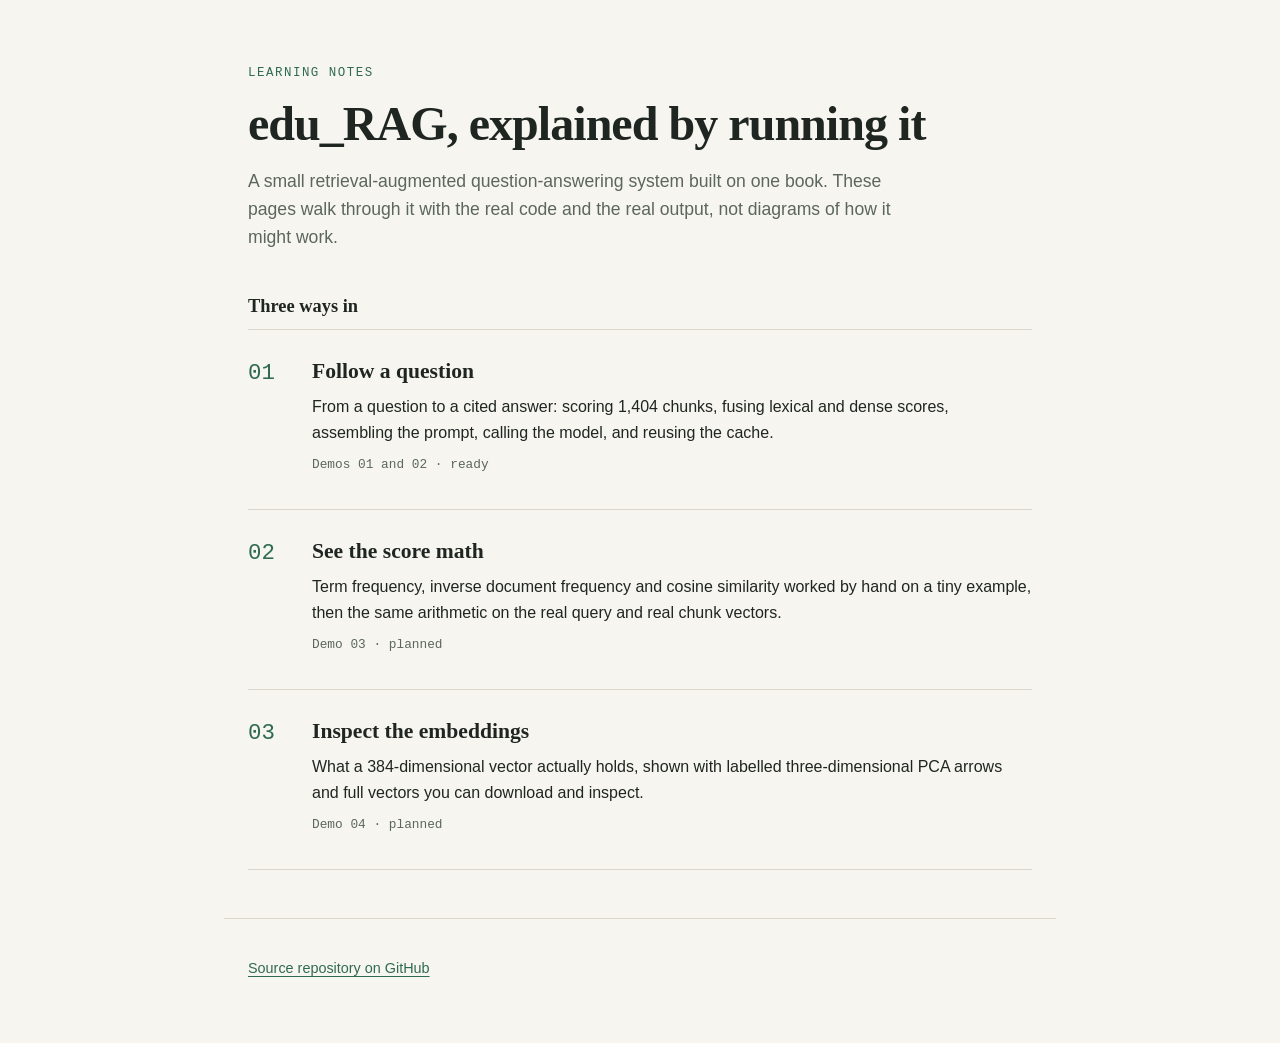
==== site/index.html @ 3936e358 "Add generated site skeleton and builder" ====
<!DOCTYPE html>
<html lang="en">
<head>
  <meta charset="utf-8">
  <meta name="viewport" content="width=device-width, initial-scale=1">
  <title>edu_RAG — learning site</title>
  <link rel="stylesheet" href="style.css">
</head>
<body>
  <header class="masthead">
    <p class="eyebrow">Learning notes</p>
    <h1>edu_RAG, explained by running it</h1>
    <p class="lede">A small retrieval-augmented question-answering system built on one book. These pages walk through it with the real code and the real output, not diagrams of how it might work.</p>
  </header>

  <main>
    <h2 class="section-title">Three ways in</h2>
    <ol class="modules">
      <li class="module">
        <span class="module-number" aria-hidden="true">01</span>
        <div class="module-body">
          <h3>Follow a question</h3>
          <p>From a question to a cited answer: scoring 1,404 chunks, fusing lexical and dense scores, assembling the prompt, calling the model, and reusing the cache.</p>
          <p class="module-meta">Demos 01 and 02 · ready</p>
        </div>
      </li>
      <li class="module">
        <span class="module-number" aria-hidden="true">02</span>
        <div class="module-body">
          <h3>See the score math</h3>
          <p>Term frequency, inverse document frequency and cosine similarity worked by hand on a tiny example, then the same arithmetic on the real query and real chunk vectors.</p>
          <p class="module-meta">Demo 03 · planned</p>
        </div>
      </li>
      <li class="module">
        <span class="module-number" aria-hidden="true">03</span>
        <div class="module-body">
          <h3>Inspect the embeddings</h3>
          <p>What a 384-dimensional vector actually holds, shown with labelled three-dimensional PCA arrows and full vectors you can download and inspect.</p>
          <p class="module-meta">Demo 04 · planned</p>
        </div>
      </li>
    </ol>
  </main>

  <footer class="footer">
    <p><a href="https://github.com/Santhust/edu_RAG">Source repository on GitHub</a></p>
  </footer>
</body>
</html>
---- site/style.css ----
:root {
  --bg: #f7f5f0;
  --ink: #1f2621;
  --muted: #5b665d;
  --line: #d8d5ca;
  --panel: #eeece4;
  --accent: #2f6b4f;
  --serif: "Iowan Old Style", "Palatino Linotype", Georgia, serif;
  --sans: -apple-system, BlinkMacSystemFont, "Segoe UI", sans-serif;
  --mono: "SFMono-Regular", Consolas, "Liberation Mono", monospace;
}

* { box-sizing: border-box; }

body {
  margin: 0;
  background: var(--bg);
  color: var(--ink);
  font-family: var(--sans);
  font-size: 1rem;
  line-height: 1.6;
  text-wrap: pretty;
}

.masthead, main, .footer {
  max-width: 52rem;
  margin: 0 auto;
  padding: 0 1.5rem;
}

.masthead { padding-top: 4rem; padding-bottom: 2.5rem; }

.eyebrow {
  margin: 0 0 0.75rem;
  font-family: var(--mono);
  font-size: 0.78rem;
  letter-spacing: 0.12em;
  text-transform: uppercase;
  color: var(--accent);
}

h1 {
  margin: 0 0 1rem;
  font-family: var(--serif);
  font-weight: 600;
  font-size: clamp(2rem, 5vw, 3rem);
  line-height: 1.15;
  letter-spacing: -0.02em;
}

.lede {
  margin: 0;
  max-width: 42rem;
  font-size: 1.1rem;
  color: var(--muted);
}

.section-title {
  margin: 0 0 0.5rem;
  font-family: var(--serif);
  font-size: 1.15rem;
  font-weight: 600;
}

.modules { list-style: none; margin: 0; padding: 0; }

.module {
  display: grid;
  grid-template-columns: 3rem 1fr;
  gap: 1rem;
  padding: 1.5rem 0;
  border-top: 1px solid var(--line);
}
.module:last-child { border-bottom: 1px solid var(--line); }

.module-number {
  font-family: var(--mono);
  font-size: 1.4rem;
  color: var(--accent);
  padding-top: 0.15rem;
}

.module-body h3 {
  margin: 0 0 0.35rem;
  font-family: var(--serif);
  font-size: 1.35rem;
  font-weight: 600;
}
.module-body p { margin: 0 0 0.6rem; }
.module-meta {
  font-family: var(--mono);
  font-size: 0.8rem;
  color: var(--muted);
}

a { color: var(--accent); text-underline-offset: 0.18em; }
a:hover { text-decoration-thickness: 2px; }
a:focus-visible { outline: 2px solid var(--accent); outline-offset: 3px; }

.footer {
  margin-top: 3rem;
  padding-top: 1.5rem;
  padding-bottom: 3rem;
  border-top: 1px solid var(--line);
  color: var(--muted);
  font-size: 0.9rem;
}

pre {
  background: var(--panel);
  border: 1px solid var(--line);
  border-radius: 4px;
  padding: 1rem;
  overflow-x: auto;
  font-family: var(--mono);
  font-size: 0.85rem;
  line-height: 1.5;
}

@media (max-width: 40rem) {
  .masthead { padding-top: 2.5rem; }
  .module { grid-template-columns: 1fr; gap: 0.35rem; }
}
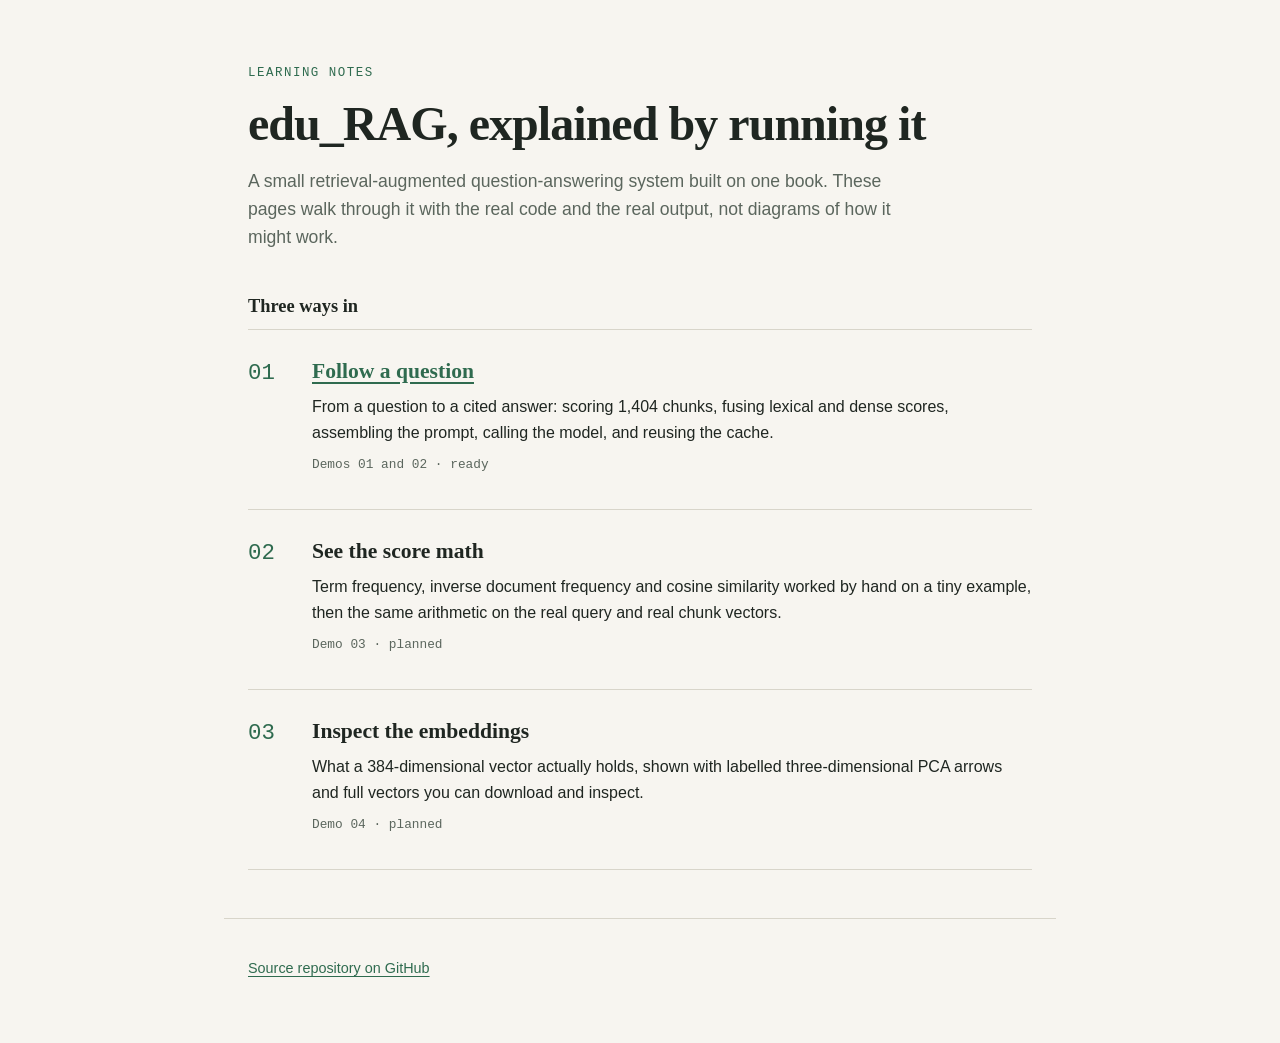
==== commit 0f8d1198: "Add module 1 page with worked example and demos" ====
--- a/site/index.html
+++ b/site/index.html
@@ -19,7 +19,7 @@
       <li class="module">
         <span class="module-number" aria-hidden="true">01</span>
         <div class="module-body">
-          <h3>Follow a question</h3>
+          <h3><a href="01-flow.html">Follow a question</a></h3>
           <p>From a question to a cited answer: scoring 1,404 chunks, fusing lexical and dense scores, assembling the prompt, calling the model, and reusing the cache.</p>
           <p class="module-meta">Demos 01 and 02 · ready</p>
         </div>
--- a/site/style.css
+++ b/site/style.css
@@ -117,6 +117,71 @@
   line-height: 1.5;
 }
 
+.worked-example {
+  margin-bottom: 3rem;
+  padding-bottom: 2rem;
+  border-bottom: 2px solid var(--line);
+}
+.worked-example h2 { margin-top: 0; }
+.table-wrap { overflow-x: auto; margin: 1rem 0; }
+.score-table {
+  border-collapse: collapse;
+  width: 100%;
+  min-width: 34rem;
+  font-size: 0.9rem;
+}
+.score-table th, .score-table td {
+  text-align: left;
+  padding: 0.45rem 0.6rem;
+  border-bottom: 1px solid var(--line);
+}
+.score-table th {
+  font-family: var(--mono);
+  font-size: 0.75rem;
+  font-weight: 600;
+  letter-spacing: 0.06em;
+  text-transform: uppercase;
+  color: var(--muted);
+}
+.score-table td { font-family: var(--mono); }
+blockquote {
+  margin: 1rem 0;
+  font-family: var(--serif);
+  font-size: 1.08rem;
+  font-style: italic;
+}
+
+.stages, .observations { margin: 0 0 2rem; padding-left: 1.5rem; }
+.stages li, .observations li { margin-bottom: 0.9rem; }
+.stages strong { font-weight: 600; }
+
+code {
+  font-family: var(--mono);
+  font-size: 0.9em;
+  background: var(--panel);
+  padding: 0.1em 0.3em;
+  border-radius: 3px;
+}
+
+.demo { margin: 2.5rem 0 3rem; }
+.demo > h2 {
+  margin: 0 0 1rem;
+  font-family: var(--mono);
+  font-size: 1rem;
+  font-weight: 600;
+  color: var(--accent);
+}
+.demo h3 {
+  margin: 1.5rem 0 0.5rem;
+  font-size: 0.78rem;
+  font-family: var(--mono);
+  font-weight: 600;
+  letter-spacing: 0.1em;
+  text-transform: uppercase;
+  color: var(--muted);
+}
+.demo-links { font-size: 0.85rem; color: var(--muted); }
+
 @media (max-width: 40rem) {
   .masthead { padding-top: 2.5rem; }
   .module { grid-template-columns: 1fr; gap: 0.35rem; }
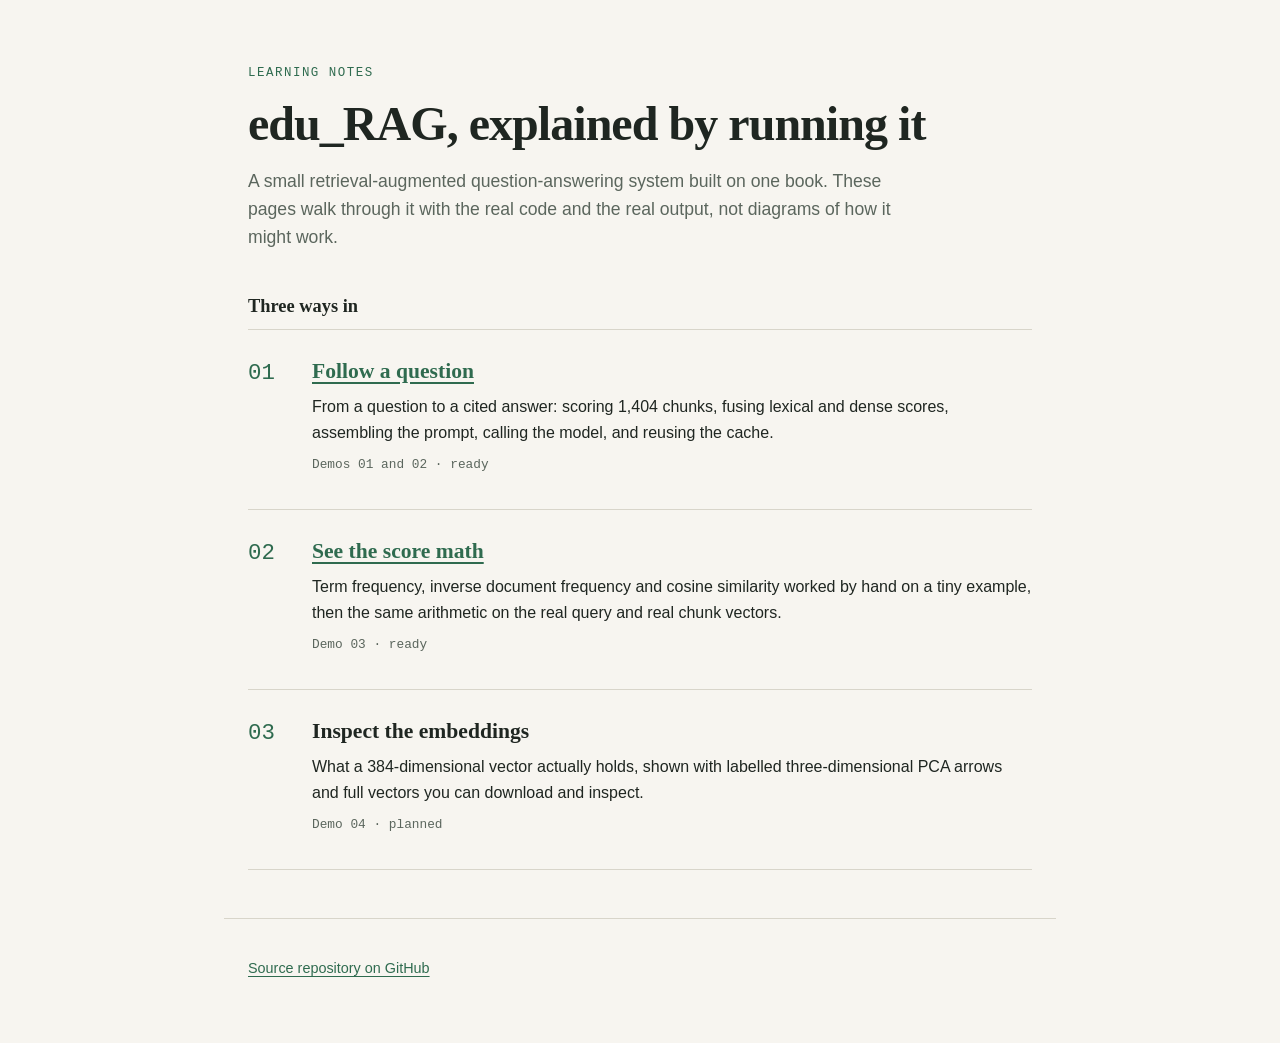
==== commit 55a7fb36: "Add module 2 score math page" ====
--- a/site/index.html
+++ b/site/index.html
@@ -27,9 +27,9 @@
       <li class="module">
         <span class="module-number" aria-hidden="true">02</span>
         <div class="module-body">
-          <h3>See the score math</h3>
+          <h3><a href="02-math.html">See the score math</a></h3>
           <p>Term frequency, inverse document frequency and cosine similarity worked by hand on a tiny example, then the same arithmetic on the real query and real chunk vectors.</p>
-          <p class="module-meta">Demo 03 · planned</p>
+          <p class="module-meta">Demo 03 · ready</p>
         </div>
       </li>
       <li class="module">
--- a/site/style.css
+++ b/site/style.css
@@ -117,39 +117,32 @@
   line-height: 1.5;
 }
 
-.worked-example {
-  margin-bottom: 3rem;
-  padding-bottom: 2rem;
-  border-bottom: 2px solid var(--line);
+.qa { margin: 3rem 0; }
+.qa summary { line-height: 1.5; }
+.qa .trace-step { padding: 0.35rem 0; }
+
+.demo-source { margin: 0 0 1.25rem; }
+.demo-source summary, .trace-step summary {
+  cursor: pointer;
+  padding: 0.5rem 0;
+  font-family: var(--mono);
+  font-size: 0.85rem;
+  color: var(--accent);
 }
-.worked-example h2 { margin-top: 0; }
-.table-wrap { overflow-x: auto; margin: 1rem 0; }
-.score-table {
-  border-collapse: collapse;
-  width: 100%;
-  min-width: 34rem;
-  font-size: 0.9rem;
+.demo-source summary:hover, .trace-step summary:hover { text-decoration: underline; }
+.demo-source summary:focus-visible, .trace-step summary:focus-visible {
+  outline: 2px solid var(--accent);
+  outline-offset: 3px;
 }
-.score-table th, .score-table td {
-  text-align: left;
-  padding: 0.45rem 0.6rem;
-  border-bottom: 1px solid var(--line);
-}
-.score-table th {
-  font-family: var(--mono);
-  font-size: 0.75rem;
-  font-weight: 600;
-  letter-spacing: 0.06em;
-  text-transform: uppercase;
-  color: var(--muted);
-}
-.score-table td { font-family: var(--mono); }
-blockquote {
-  margin: 1rem 0;
-  font-family: var(--serif);
-  font-size: 1.08rem;
-  font-style: italic;
-}
+pre code .tok-keyword { color: #8b3a62; font-weight: 600; }
+pre code .tok-string { color: #6b4e00; }
+pre code .tok-comment { color: #616b62; font-style: italic; }
+pre code .tok-number { color: #a24a2b; }
+pre code .tok-builtin { color: #285f8a; }
+pre code .tok-def { color: #6b3fa0; font-weight: 600; }
+
+.trace-step { border-bottom: 1px solid var(--line); }
+.trace-step pre { margin: 0.25rem 0 1rem; }
 
 .stages, .observations { margin: 0 0 2rem; padding-left: 1.5rem; }
 .stages li, .observations li { margin-bottom: 0.9rem; }
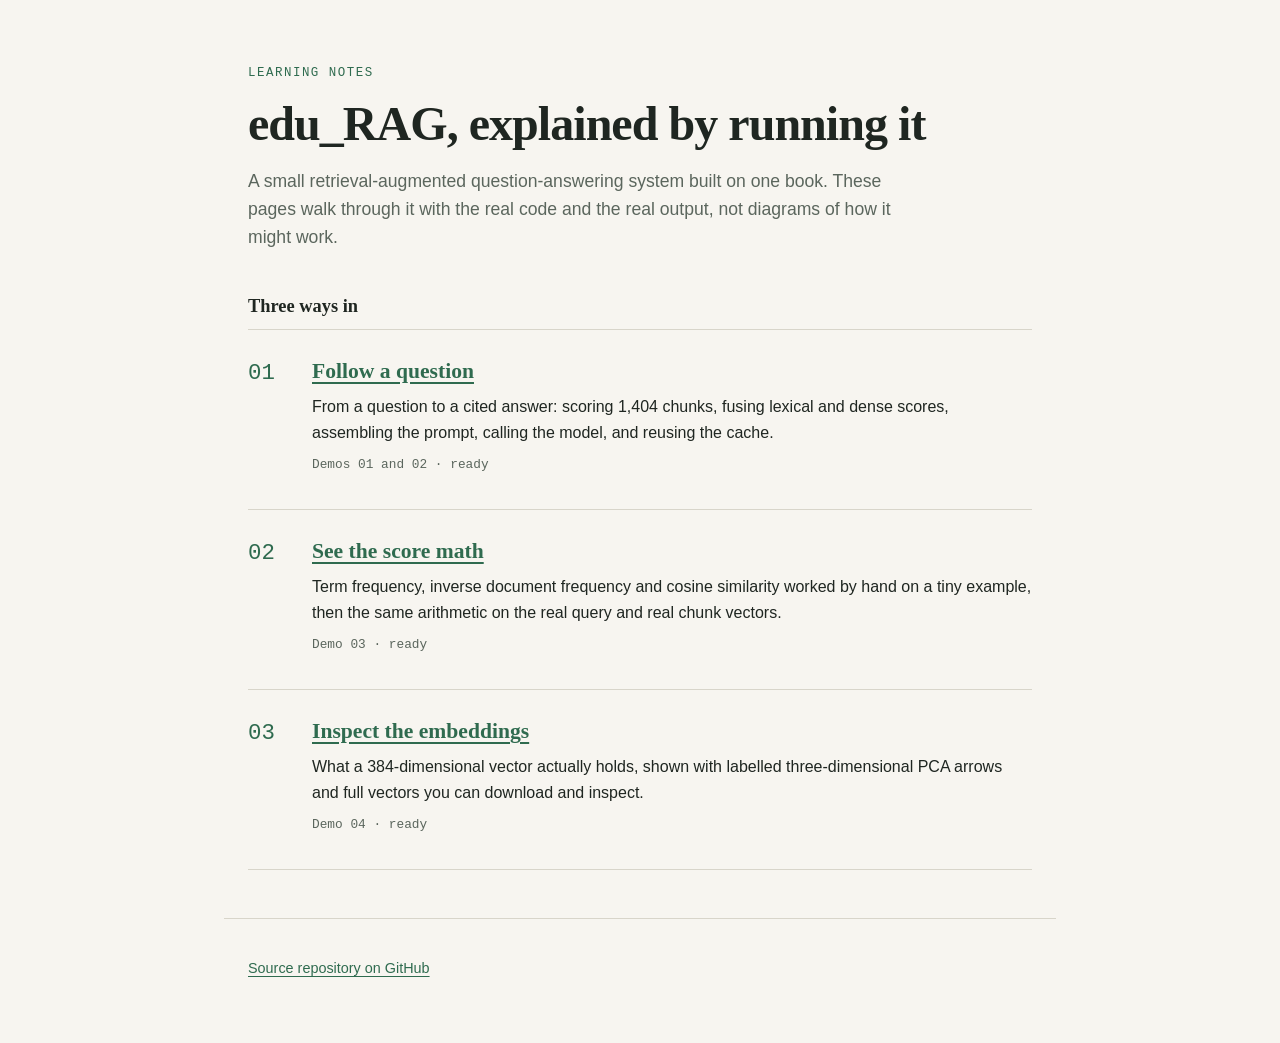
==== commit f17bc12b: "Add module 3 embeddings page and clarify PC3 axis" ====
--- a/site/index.html
+++ b/site/index.html
@@ -35,9 +35,9 @@
       <li class="module">
         <span class="module-number" aria-hidden="true">03</span>
         <div class="module-body">
-          <h3>Inspect the embeddings</h3>
+          <h3><a href="03-embeddings.html">Inspect the embeddings</a></h3>
           <p>What a 384-dimensional vector actually holds, shown with labelled three-dimensional PCA arrows and full vectors you can download and inspect.</p>
-          <p class="module-meta">Demo 04 · planned</p>
+          <p class="module-meta">Demo 04 · ready</p>
         </div>
       </li>
     </ol>
--- a/site/style.css
+++ b/site/style.css
@@ -121,6 +121,16 @@
 .qa summary { line-height: 1.5; }
 .qa .trace-step { padding: 0.35rem 0; }
 
+figure { margin: 2rem 0; }
+figure img {
+  display: block;
+  max-width: 100%;
+  height: auto;
+  border: 1px solid var(--line);
+  border-radius: 4px;
+}
+figcaption { margin-top: 0.5rem; font-size: 0.85rem; color: var(--muted); }
+
 .demo-source { margin: 0 0 1.25rem; }
 .demo-source summary, .trace-step summary {
   cursor: pointer;
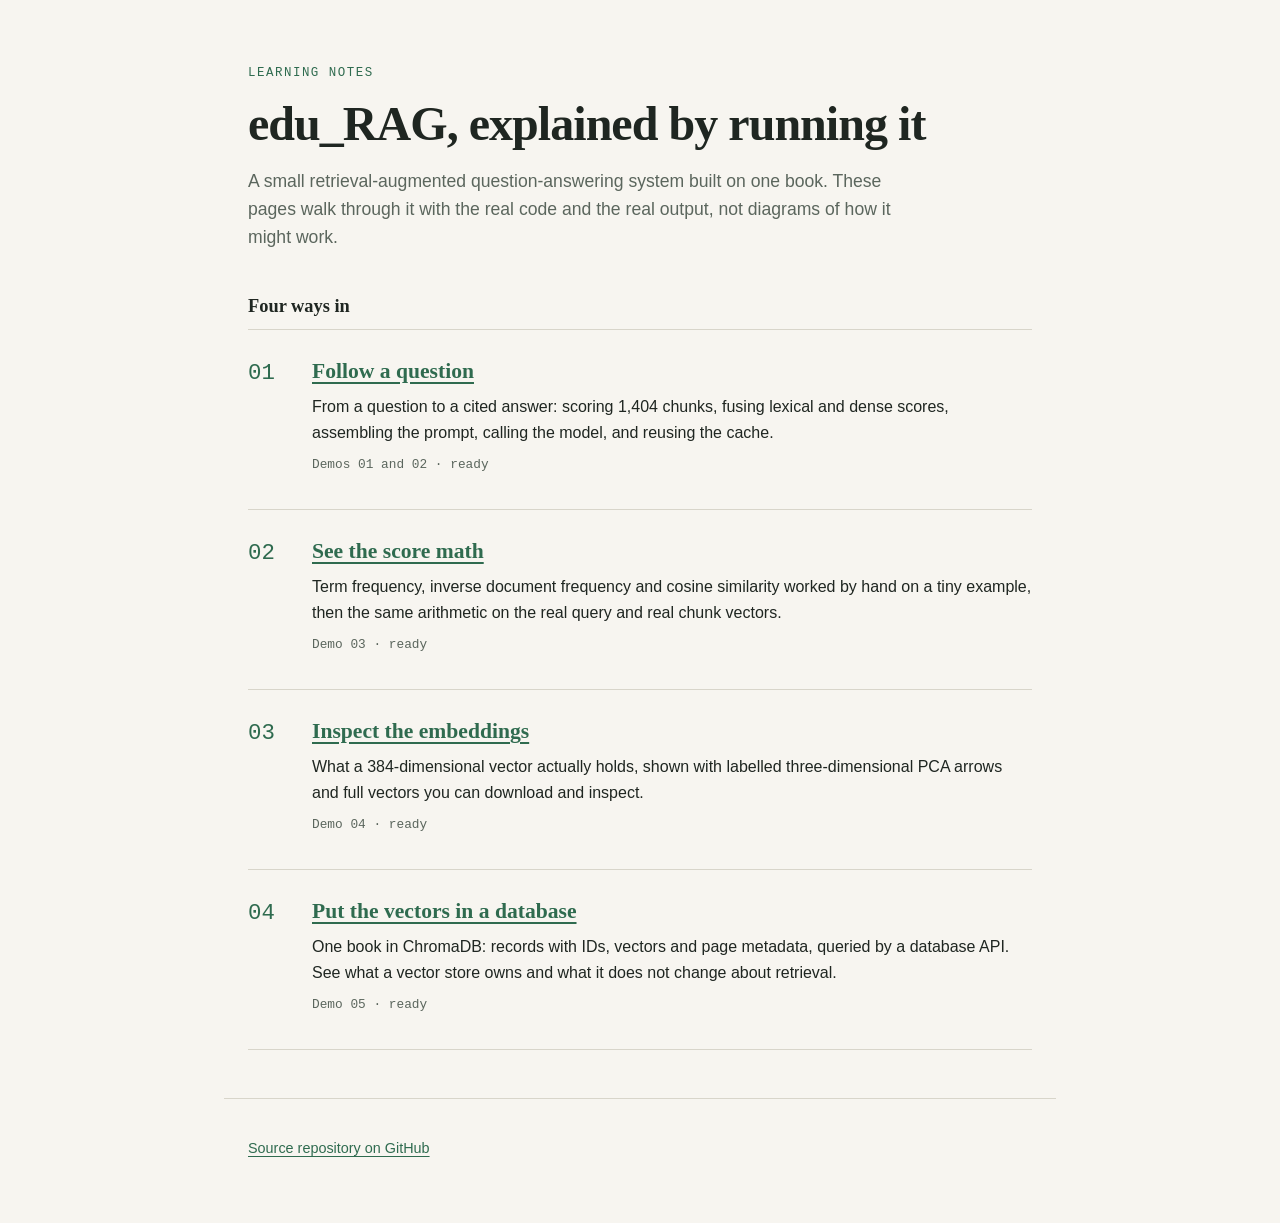
==== commit 650722e2: "Add module 4 vector store page" ====
--- a/site/index.html
+++ b/site/index.html
@@ -14,7 +14,7 @@
   </header>
 
   <main>
-    <h2 class="section-title">Three ways in</h2>
+    <h2 class="section-title">Four ways in</h2>
     <ol class="modules">
       <li class="module">
         <span class="module-number" aria-hidden="true">01</span>
@@ -40,6 +40,14 @@
           <p class="module-meta">Demo 04 · ready</p>
         </div>
       </li>
+      <li class="module">
+        <span class="module-number" aria-hidden="true">04</span>
+        <div class="module-body">
+          <h3><a href="04-vector-store.html">Put the vectors in a database</a></h3>
+          <p>One book in ChromaDB: records with IDs, vectors and page metadata, queried by a database API. See what a vector store owns and what it does not change about retrieval.</p>
+          <p class="module-meta">Demo 05 · ready</p>
+        </div>
+      </li>
     </ol>
   </main>
 
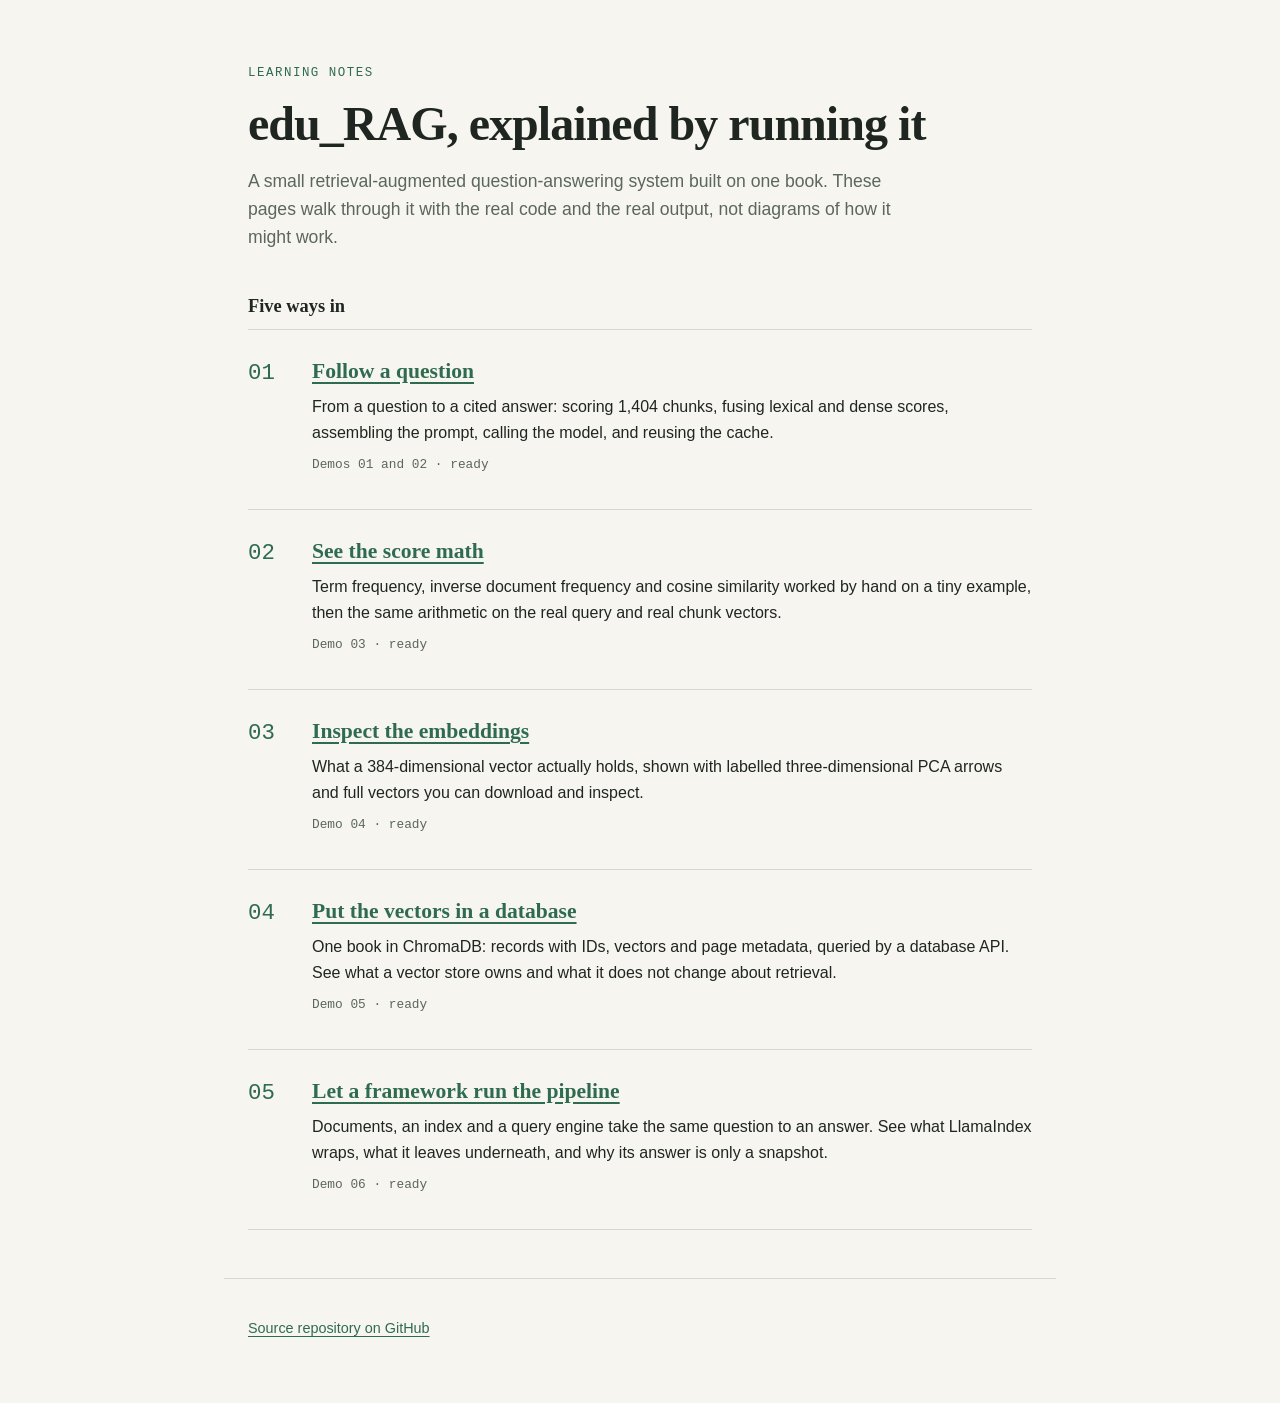
==== commit a19eb804: "Add module 5 LlamaIndex page" ====
--- a/site/index.html
+++ b/site/index.html
@@ -14,7 +14,7 @@
   </header>
 
   <main>
-    <h2 class="section-title">Four ways in</h2>
+    <h2 class="section-title">Five ways in</h2>
     <ol class="modules">
       <li class="module">
         <span class="module-number" aria-hidden="true">01</span>
@@ -48,6 +48,14 @@
           <p class="module-meta">Demo 05 · ready</p>
         </div>
       </li>
+      <li class="module">
+        <span class="module-number" aria-hidden="true">05</span>
+        <div class="module-body">
+          <h3><a href="05-llamaindex.html">Let a framework run the pipeline</a></h3>
+          <p>Documents, an index and a query engine take the same question to an answer. See what LlamaIndex wraps, what it leaves underneath, and why its answer is only a snapshot.</p>
+          <p class="module-meta">Demo 06 · ready</p>
+        </div>
+      </li>
     </ol>
   </main>
 
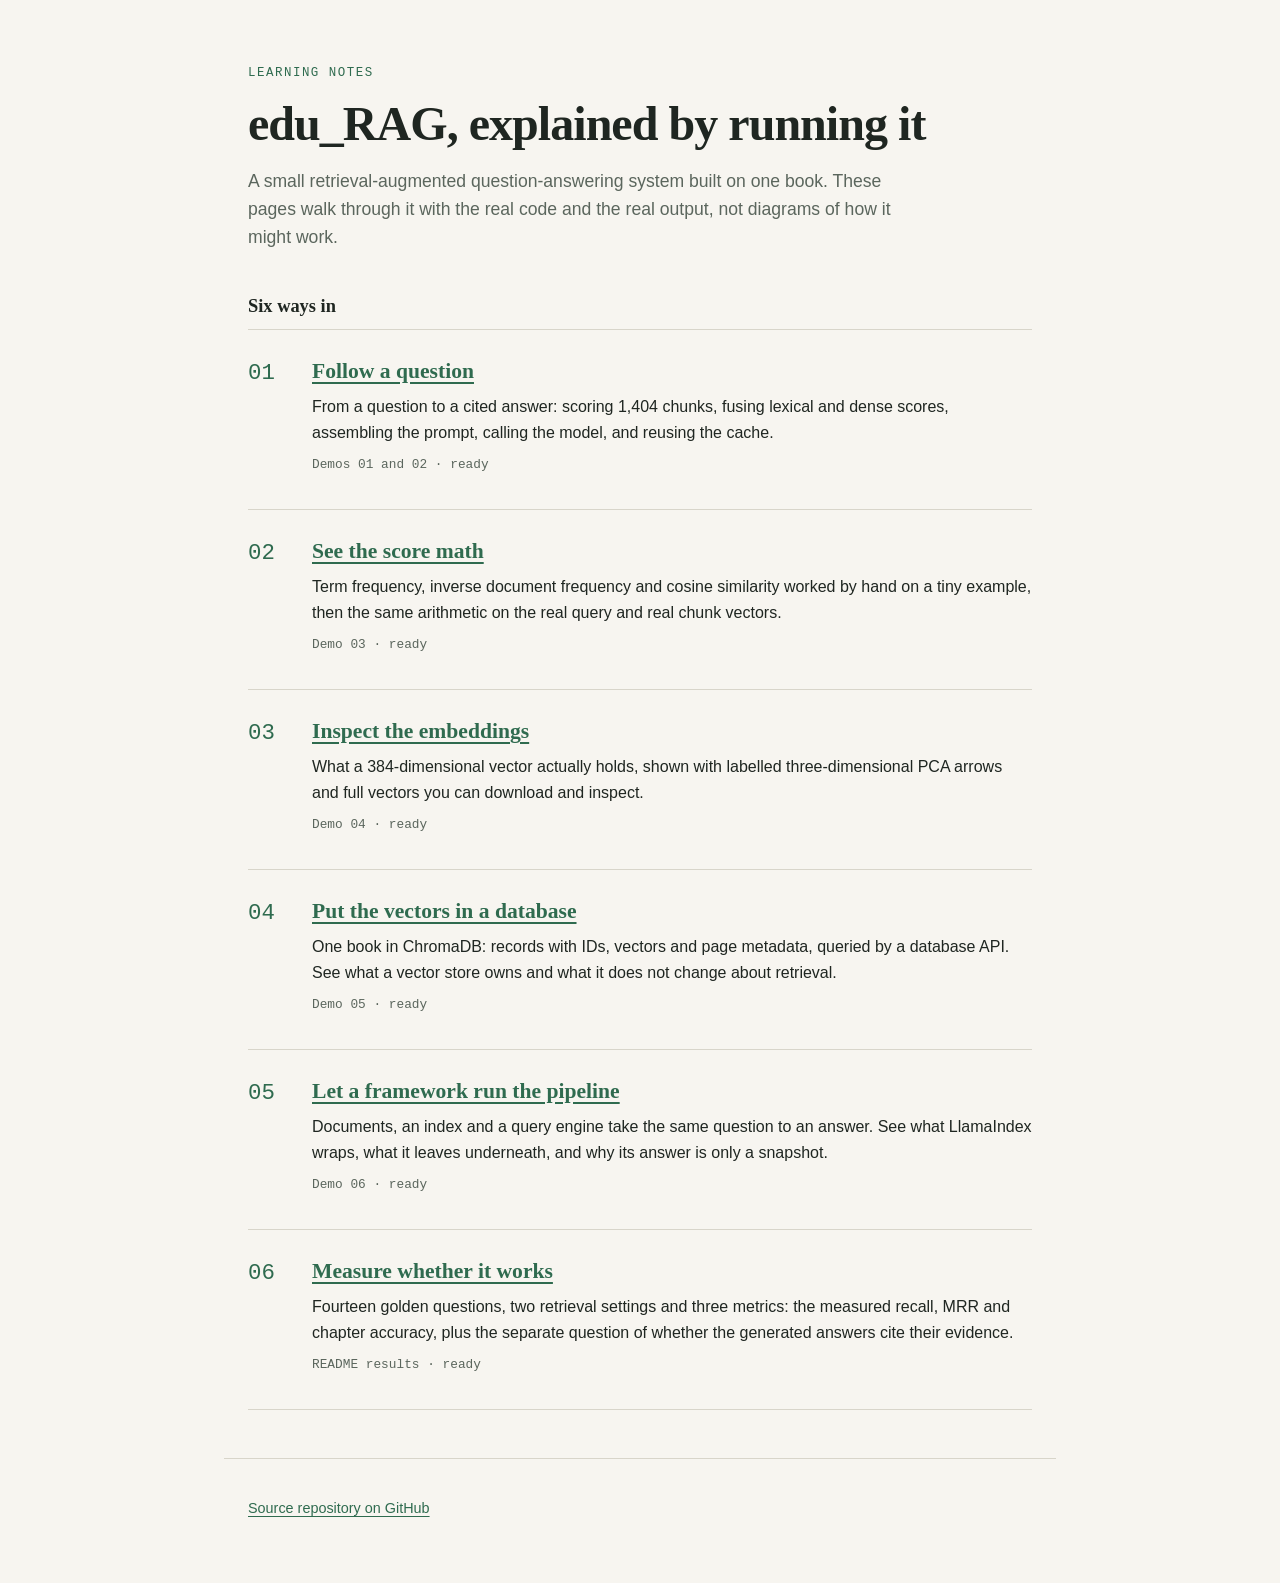
==== commit 5c1db40a: "Add module 6 evaluation page" ====
--- a/site/index.html
+++ b/site/index.html
@@ -14,7 +14,7 @@
   </header>
 
   <main>
-    <h2 class="section-title">Five ways in</h2>
+    <h2 class="section-title">Six ways in</h2>
     <ol class="modules">
       <li class="module">
         <span class="module-number" aria-hidden="true">01</span>
@@ -56,6 +56,14 @@
           <p class="module-meta">Demo 06 · ready</p>
         </div>
       </li>
+      <li class="module">
+        <span class="module-number" aria-hidden="true">06</span>
+        <div class="module-body">
+          <h3><a href="06-evaluation.html">Measure whether it works</a></h3>
+          <p>Fourteen golden questions, two retrieval settings and three metrics: the measured recall, MRR and chapter accuracy, plus the separate question of whether the generated answers cite their evidence.</p>
+          <p class="module-meta">README results · ready</p>
+        </div>
+      </li>
     </ol>
   </main>
 
--- a/site/style.css
+++ b/site/style.css
@@ -121,6 +121,23 @@
 .qa summary { line-height: 1.5; }
 .qa .trace-step { padding: 0.35rem 0; }
 
+table {
+  border-collapse: collapse;
+  width: 100%;
+  margin: 1.5rem 0;
+  font-size: 0.95rem;
+}
+th, td {
+  text-align: left;
+  padding: 0.5rem 0.75rem;
+  border-bottom: 1px solid var(--line);
+}
+th { font-weight: 600; }
+th:not(:first-child), td:not(:first-child) {
+  text-align: right;
+  font-variant-numeric: tabular-nums;
+}
+
 figure { margin: 2rem 0; }
 figure img {
   display: block;
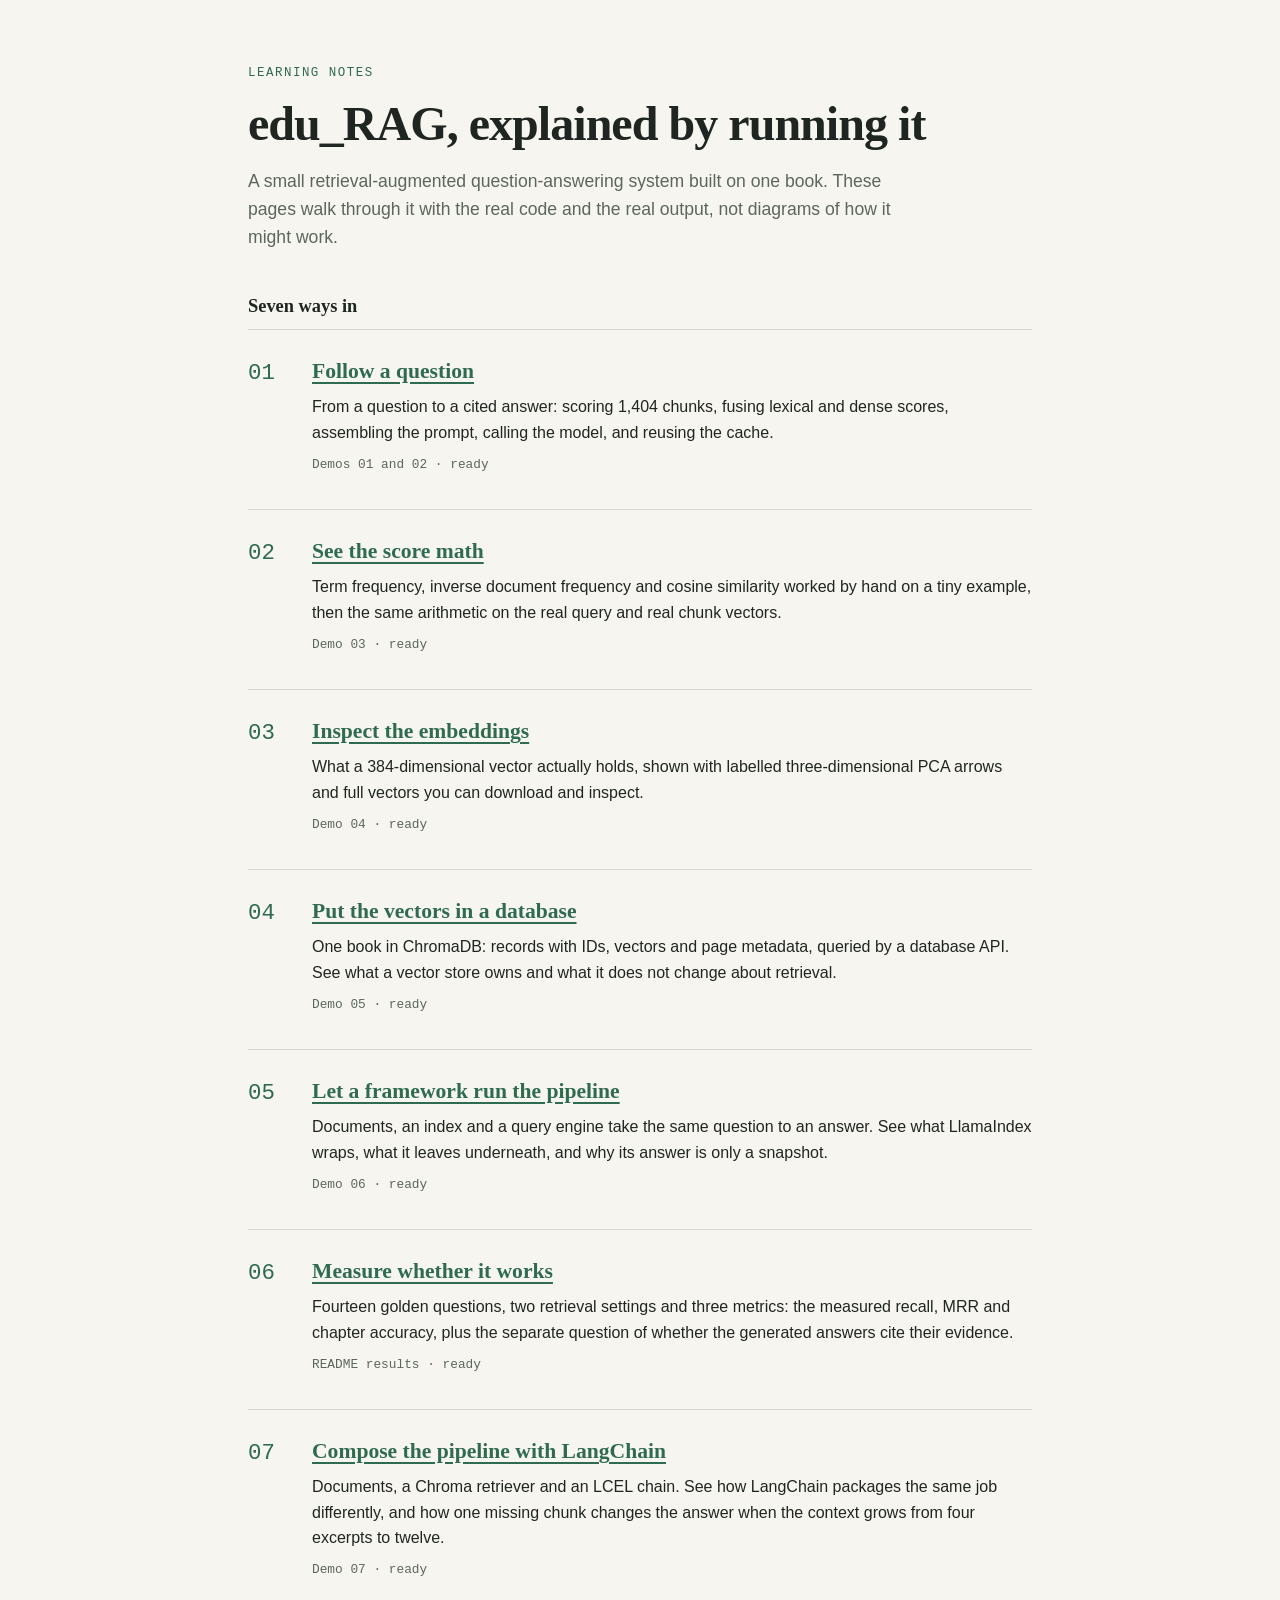
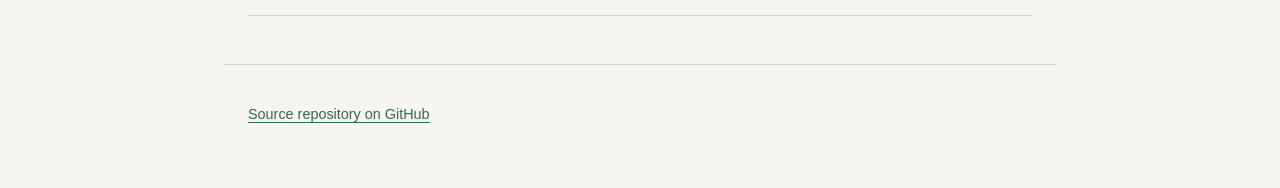
==== commit f41f1c0f: "Add module 7 LangChain page" ====
--- a/site/index.html
+++ b/site/index.html
@@ -14,7 +14,7 @@
   </header>
 
   <main>
-    <h2 class="section-title">Six ways in</h2>
+    <h2 class="section-title">Seven ways in</h2>
     <ol class="modules">
       <li class="module">
         <span class="module-number" aria-hidden="true">01</span>
@@ -64,6 +64,14 @@
           <p class="module-meta">README results · ready</p>
         </div>
       </li>
+      <li class="module">
+        <span class="module-number" aria-hidden="true">07</span>
+        <div class="module-body">
+          <h3><a href="07-langchain.html">Compose the pipeline with LangChain</a></h3>
+          <p>Documents, a Chroma retriever and an LCEL chain. See how LangChain packages the same job differently, and how one missing chunk changes the answer when the context grows from four excerpts to twelve.</p>
+          <p class="module-meta">Demo 07 · ready</p>
+        </div>
+      </li>
     </ol>
   </main>
 
